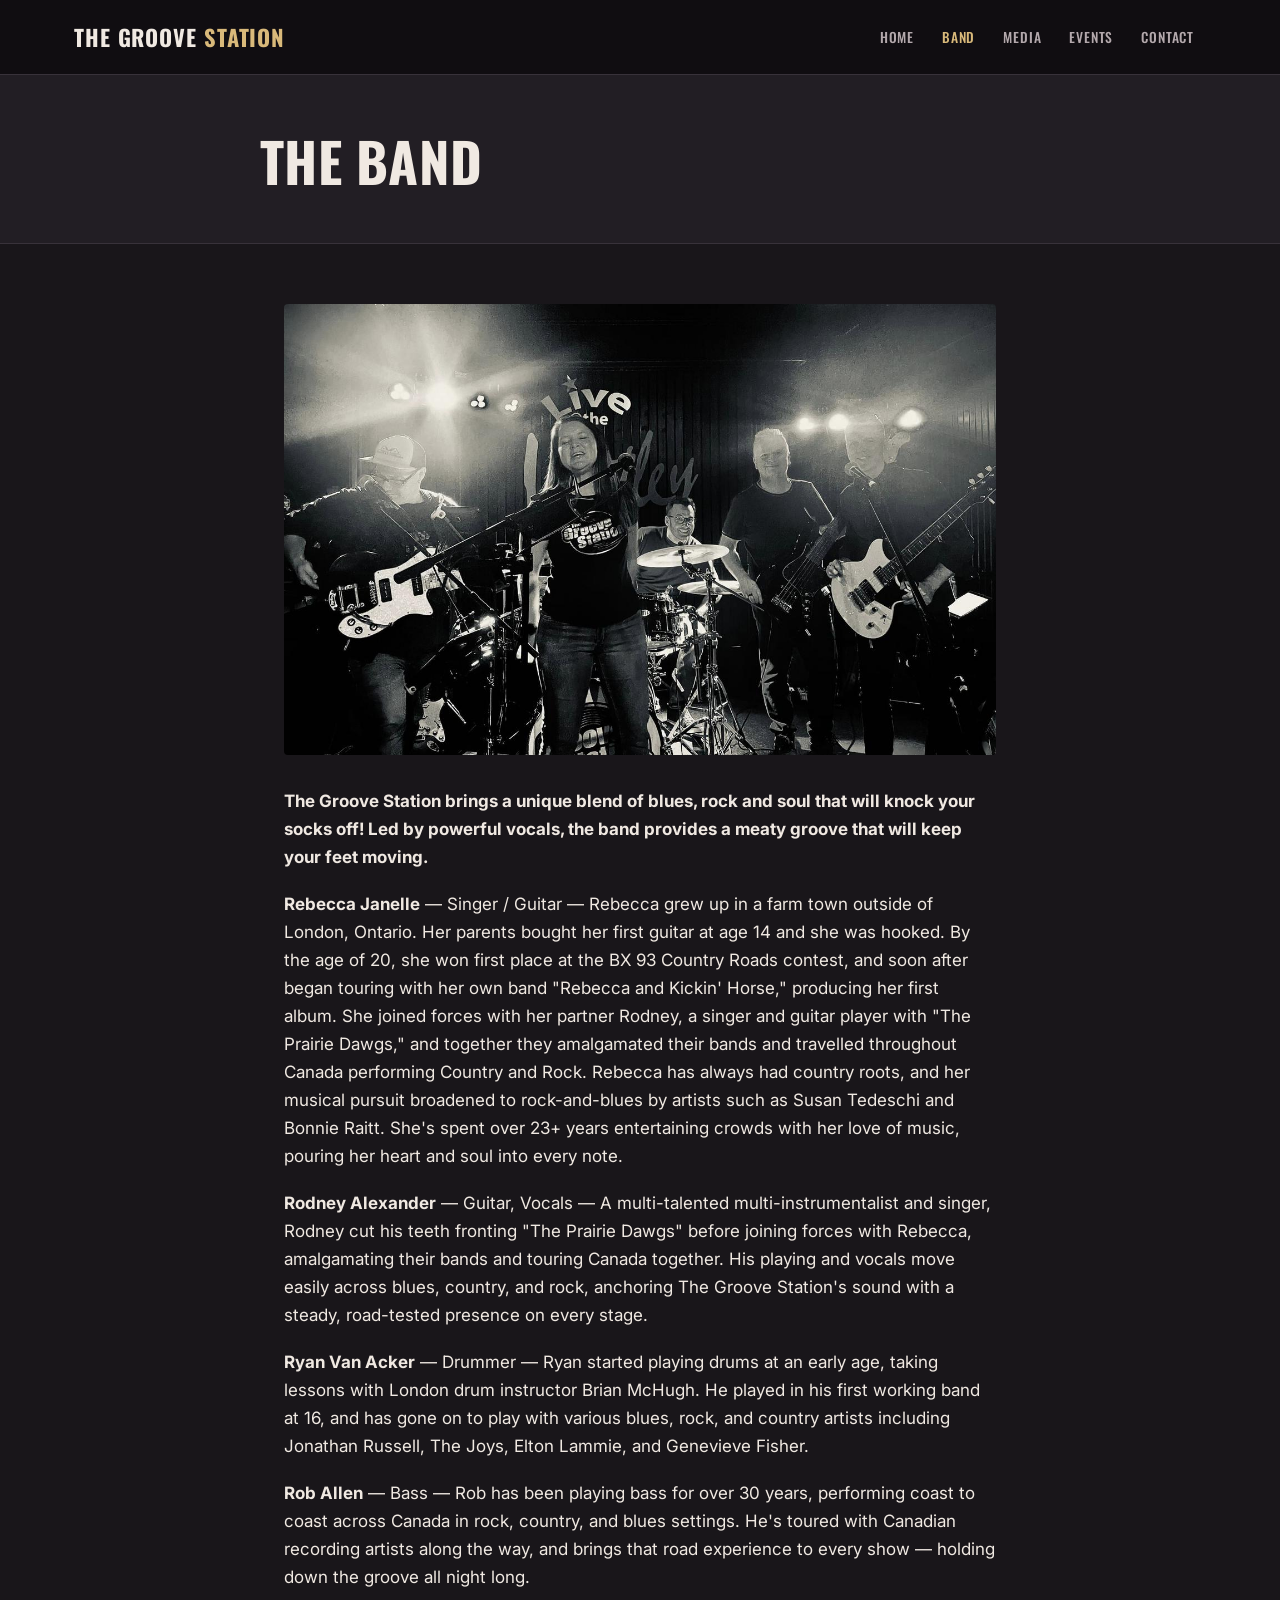
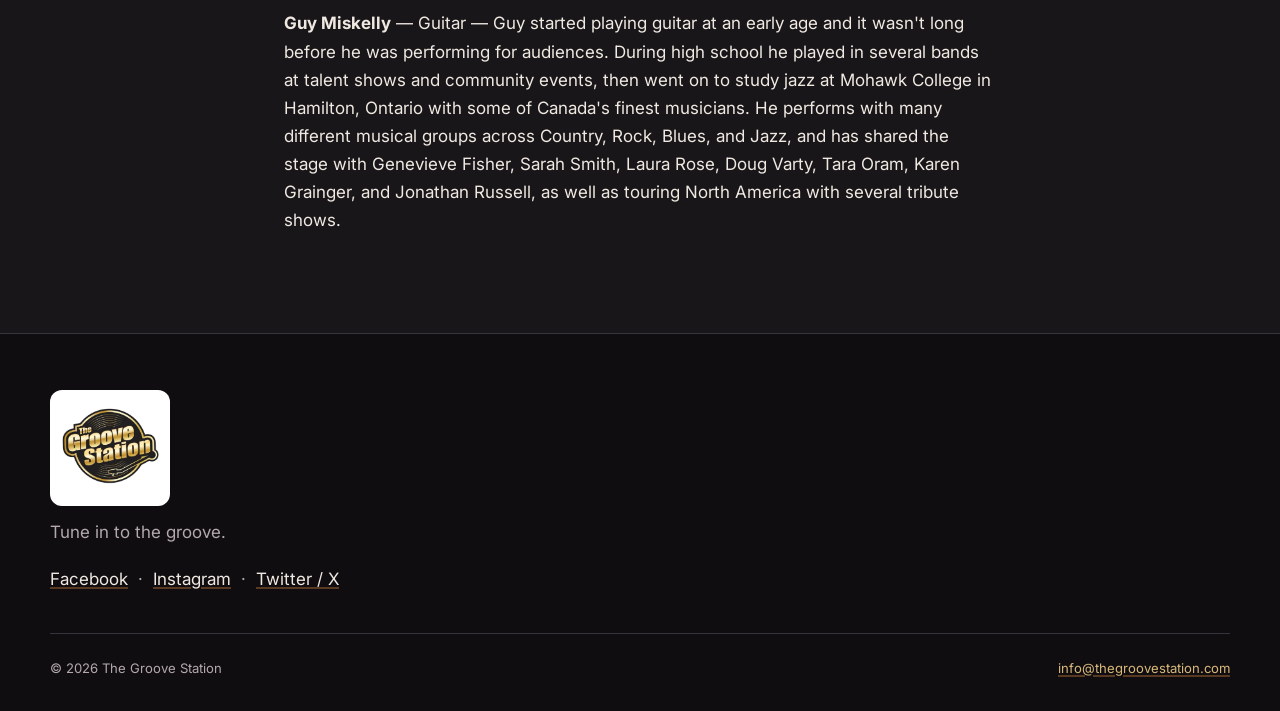
==== band/index.html @ fb5f65aa "Initial site" ====
<!DOCTYPE html>
<html lang="en">
<head>
<meta charset="UTF-8">
<meta name="viewport" content="width=device-width, initial-scale=1.0">
<title>The Band — The Groove Station</title>
<meta name="description" content="Meet The Groove Station.">
<link rel="stylesheet" href="/css/style.css">

</head>
<body>
<a class="skip-link" href="#main">Skip to content</a>
<header class="site-header">
  <div class="site-header__inner">
    <a class="wordmark" href="/">The Groove <span class="accent">Station</span></a>
    <button class="nav-toggle" aria-expanded="false" aria-controls="main-nav" onclick="document.getElementById('main-nav').classList.toggle('is-open'); this.setAttribute('aria-expanded', this.getAttribute('aria-expanded')==='true'?'false':'true');">Menu ☰</button>
    <nav class="main-nav" id="main-nav">
      <a href="/" class="">Home</a>
      <a href="/band/" class="is-active">Band</a>
      <a href="/media/" class="">Media</a>
      <a href="/events/" class="">Events</a>
      <a href="/contact/" class="">Contact</a>
    </nav>
  </div>
</header>
<main id="main">

<div class="page-header">
  <div class="page-header__inner">
    <h1>The Band</h1>
  </div>
</div>
<article class="prose">
  <a href="/images/gs-wort.jpg" data-lightbox><img src="/images/gs-wort.jpg" alt="" style="margin-bottom:32px;cursor:zoom-in;"></a><p><strong>The Groove Station brings a unique blend of blues, rock and soul that will knock your socks off! Led by powerful vocals, the band provides a meaty groove that will keep your feet moving.</strong></p>
<p><strong>Rebecca Janelle</strong> — Singer / Guitar — Rebecca grew up in a farm town outside of London, Ontario. Her parents bought her first guitar at age 14 and she was hooked. By the age of 20, she won first place at the BX 93 Country Roads contest, and soon after began touring with her own band "Rebecca and Kickin' Horse," producing her first album. She joined forces with her partner Rodney, a singer and guitar player with "The Prairie Dawgs," and together they amalgamated their bands and travelled throughout Canada performing Country and Rock. Rebecca has always had country roots, and her musical pursuit broadened to rock-and-blues by artists such as Susan Tedeschi and Bonnie Raitt. She's spent over 23+ years entertaining crowds with her love of music, pouring her heart and soul into every note.</p>
<p><strong>Rodney Alexander</strong> — Guitar, Vocals — A multi-talented multi-instrumentalist and singer, Rodney cut his teeth fronting "The Prairie Dawgs" before joining forces with Rebecca, amalgamating their bands and touring Canada together. His playing and vocals move easily across blues, country, and rock, anchoring The Groove Station's sound with a steady, road-tested presence on every stage.</p>
<p><strong>Ryan Van Acker</strong> — Drummer — Ryan started playing drums at an early age, taking lessons with London drum instructor Brian McHugh. He played in his first working band at 16, and has gone on to play with various blues, rock, and country artists including Jonathan Russell, The Joys, Elton Lammie, and Genevieve Fisher.</p>
<p><strong>Rob Allen</strong> — Bass — Rob has been playing bass for over 30 years, performing coast to coast across Canada in rock, country, and blues settings. He's toured with Canadian recording artists along the way, and brings that road experience to every show — holding down the groove all night long.</p>
<p><strong>Guy Miskelly</strong> — Guitar — Guy started playing guitar at an early age and it wasn't long before he was performing for audiences. During high school he played in several bands at talent shows and community events, then went on to study jazz at Mohawk College in Hamilton, Ontario with some of Canada's finest musicians. He performs with many different musical groups across Country, Rock, Blues, and Jazz, and has shared the stage with Genevieve Fisher, Sarah Smith, Laura Rose, Doug Varty, Tara Oram, Karen Grainger, and Jonathan Russell, as well as touring North America with several tribute shows.</p>
</article>

</main>
<footer class="site-footer">
  <div class="footer__grid">
    <div class="footer__brand">
      <img src="/images/gs-logo-large.jpg" alt="The Groove Station" class="footer__logo">
      <p>Tune in to the groove.</p>
      <p><a href="https://www.facebook.com/profile.php?id=100064150980766">Facebook</a> &nbsp;·&nbsp; <a href="https://www.instagram.com/the_groovestation_ldn/">Instagram</a> &nbsp;·&nbsp; <a href="https://x.com/groovestationca">Twitter / X</a></p>
    </div>
  </div>
  <div class="footer__bottom">
    <span>&copy; 2026 The Groove Station</span>
    <span><a href="mailto:info@thegroovestation.com">info@thegroovestation.com</a></span>
  </div>
</footer>
<div id="lightbox-overlay" class="lightbox-overlay" onclick="closeLightbox()">
  <button class="lightbox-close" onclick="closeLightbox()" aria-label="Close">&times;</button>
  <img id="lightbox-img" src="" alt="">
</div>
<script>
document.addEventListener('click', function(e) {
  var trigger = e.target.closest('[data-lightbox]');
  if (trigger) {
    e.preventDefault();
    var img = trigger.querySelector('img');
    document.getElementById('lightbox-img').src = trigger.getAttribute('href') || img.src;
    document.getElementById('lightbox-overlay').classList.add('is-open');
  }
});
function closeLightbox() {
  document.getElementById('lightbox-overlay').classList.remove('is-open');
}
document.addEventListener('keydown', function(e) {
  if (e.key === 'Escape') closeLightbox();
});
</script>
</body>
</html>
---- css/style.css ----
/* ============================================================
   Doug Varty — design tokens
   Dark, stage-lit, classic blues-rock. Grounded in real high-contrast
   stage photography rather than a generic dark-mode default.
   ============================================================ */

@import url('https://fonts.googleapis.com/css2?family=Oswald:wght@400;500;600;700&family=Inter:ital,wght@0,400;0,500;0,600;1,400&display=swap');

:root {
  --stage:        #19161A;   /* near-black, slight warm-purple cast from real stage photos */
  --stage-deep:   #100D11;
  --stage-raised: #221E24;
  --paper:        #F0E9E2;   /* warm off-white text */
  --muted:        #B3A8AC;
  --amber:        #D9B97A;   /* gold sampled directly from the band's real logo */
  --amber-deep:   #B89358;
  --brick:        #8B1E1E;
  --hairline:     #38323A;
  --white:        #FFFFFF;

  --font-display: 'Oswald', 'Arial Narrow', sans-serif;
  --font-body:    'Inter', -apple-system, sans-serif;

  --max-width: 1180px;
  --radius: 4px;
}

* { box-sizing: border-box; }
html { scroll-behavior: smooth; }

body {
  margin: 0;
  background: var(--stage);
  color: var(--paper);
  font-family: var(--font-body);
  font-size: 17px;
  line-height: 1.65;
  -webkit-font-smoothing: antialiased;
}

img { max-width: 100%; display: block; }

a {
  color: var(--amber);
  text-decoration: underline;
  text-decoration-color: rgba(199, 124, 60, 0.4);
  text-decoration-thickness: 1.5px;
  text-underline-offset: 2px;
}
a:hover { color: #DDA15E; text-decoration-color: currentColor; }

h1, h2, h3, h4 {
  font-family: var(--font-display);
  font-weight: 600;
  text-transform: uppercase;
  letter-spacing: 0.01em;
  line-height: 1.1;
  margin: 0 0 0.5em;
  color: var(--paper);
}
h1 { font-weight: 700; letter-spacing: 0.005em; }

p { margin: 0 0 1.1em; color: var(--paper); }

.container { max-width: var(--max-width); margin: 0 auto; padding: 0 24px; }

.skip-link {
  position: absolute; left: -999px; top: 0;
  background: var(--amber); color: var(--stage); padding: 10px 16px; z-index: 200;
}
.skip-link:focus { left: 12px; top: 12px; }
:focus-visible { outline: 3px solid var(--amber); outline-offset: 2px; }

@media (prefers-reduced-motion: reduce) {
  *, *::before, *::after { animation-duration: 0.001ms !important; transition-duration: 0.001ms !important; }
}

/* ============================================================
   Header / nav
   ============================================================ */

.site-header {
  background: var(--stage-deep);
  border-bottom: 1px solid var(--hairline);
  position: sticky;
  top: 0;
  z-index: 100;
}

.site-header__inner {
  display: flex;
  align-items: center;
  justify-content: space-between;
  padding: 18px 24px;
  max-width: var(--max-width);
  margin: 0 auto;
  gap: 16px;
}

.wordmark {
  font-family: var(--font-display);
  font-weight: 700;
  font-size: 1.4rem;
  text-transform: uppercase;
  letter-spacing: 0.04em;
  color: var(--paper);
  text-decoration: none;
  white-space: nowrap;
}
.wordmark:hover { color: var(--paper); }
.wordmark span.accent { color: var(--amber); }

.main-nav { display: flex; gap: 4px; flex-wrap: wrap; align-items: center; }
.main-nav a {
  font-family: var(--font-display);
  font-weight: 500;
  text-transform: uppercase;
  letter-spacing: 0.06em;
  text-decoration: none;
  color: var(--muted);
  font-size: 0.85rem;
  padding: 8px 12px;
  border-radius: var(--radius);
}
.main-nav a:hover { color: var(--paper); }
.main-nav a.is-active { color: var(--amber); }

.nav-toggle {
  display: none;
  background: none;
  border: 1px solid var(--hairline);
  color: var(--paper);
  border-radius: var(--radius);
  padding: 6px 10px;
  font-size: 1rem;
  cursor: pointer;
}

@media (max-width: 860px) {
  .nav-toggle { display: inline-block; }
  .main-nav { display: none; flex-direction: column; align-items: stretch; width: 100%; padding: 8px 0 4px; }
  .main-nav.is-open { display: flex; }
  .site-header__inner { flex-wrap: wrap; }
}

/* ============================================================
   Hero — spotlight
   ============================================================ */

.hero {
  position: relative;
  min-height: 86vh;
  display: flex;
  align-items: flex-end;
  background: var(--stage-deep);
  overflow: hidden;
  border-bottom: 1px solid var(--hairline);
}

.hero__bg {
  position: absolute;
  inset: 0;
  z-index: 0;
}
.hero__bg img {
  width: 100%; height: 100%; object-fit: cover; object-position: center 20%;
  filter: grayscale(15%) contrast(1.05);
}
.hero__bg::after {
  content: '';
  position: absolute;
  inset: 0;
  background: linear-gradient(180deg, rgba(14,12,9,0.15) 0%, rgba(14,12,9,0.55) 55%, rgba(14,12,9,0.96) 100%);
}

.hero__content {
  position: relative;
  z-index: 1;
  max-width: var(--max-width);
  margin: 0 auto;
  padding: 64px 24px 72px;
  width: 100%;
}

.hero .eyebrow {
  font-family: var(--font-display);
  font-weight: 600;
  text-transform: uppercase;
  letter-spacing: 0.18em;
  font-size: 0.82rem;
  color: var(--amber);
  display: block;
  margin-bottom: 18px;
}

.hero h1 {
  font-size: clamp(3rem, 9vw, 6.5rem);
  margin-bottom: 14px;
  text-shadow: 0 4px 30px rgba(0,0,0,0.6);
}

.hero p.lede {
  font-size: 1.2rem;
  max-width: 560px;
  color: var(--paper);
  margin-bottom: 32px;
}

.hero__cta { display: flex; gap: 14px; flex-wrap: wrap; }

.btn {
  display: inline-block;
  font-family: var(--font-display);
  font-weight: 600;
  text-transform: uppercase;
  letter-spacing: 0.05em;
  font-size: 0.92rem;
  text-decoration: none;
  padding: 14px 28px;
  border-radius: var(--radius);
  border: 1.5px solid var(--amber);
  transition: transform 0.12s ease, background 0.15s ease;
}
.btn:hover { transform: translateY(-2px); }
.btn--primary { background: var(--amber); color: var(--stage); }
.btn--primary:hover { background: #DDA15E; border-color: #DDA15E; }
.btn--ghost { background: transparent; color: var(--paper); border-color: var(--hairline); }
.btn--ghost:hover { border-color: var(--amber); color: var(--amber); }

@media (max-width: 700px) {
  .hero { min-height: 70vh; }
}

/* Video background hero (homepage) */
.hero__bg video {
  width: 100%; height: 100%; object-fit: cover; object-position: center;
}

/* Primary CTA row — book us / facebook, the actual job of the homepage */
.hero__cta--primary .btn { padding: 16px 32px; font-size: 1rem; }
.hero__cta--primary .btn--facebook { background: #1877F2; border-color: #1877F2; color: var(--white); }
.hero__cta--primary .btn--facebook:hover { background: #2d88ff; border-color: #2d88ff; }

/* Quick links row beneath the fold */
.quick-links {
  display: flex; gap: 10px; flex-wrap: wrap; justify-content: center;
  max-width: var(--max-width); margin: 0 auto;
}
.quick-links a {
  font-family: var(--font-display); text-transform: uppercase; letter-spacing: 0.06em;
  font-size: 0.85rem; text-decoration: none; color: var(--muted);
  border: 1px solid var(--hairline); border-radius: var(--radius); padding: 10px 18px;
}
.quick-links a:hover { color: var(--amber); border-color: var(--amber); }

/* Photo strip — easily swappable homepage photo row */
.photo-strip {
  max-width: var(--max-width); margin: 0 auto;
  display: grid; grid-template-columns: repeat(6, 1fr); gap: 10px;
}
@media (max-width: 920px) { .photo-strip { grid-template-columns: repeat(3, 1fr); } }
@media (max-width: 560px) { .photo-strip { grid-template-columns: repeat(2, 1fr); } }
.photo-strip figure { margin: 0; aspect-ratio: 1/1; overflow: hidden; border-radius: var(--radius); background: var(--stage-raised); }
.photo-strip img { width: 100%; height: 100%; object-fit: cover; }

/* Upcoming dates teaser */
.dates-teaser { max-width: var(--max-width); margin: 0 auto; }
.date-row {
  display: flex; justify-content: space-between; align-items: baseline; flex-wrap: wrap; gap: 10px;
  padding: 18px 0; border-bottom: 1px solid var(--hairline);
}
.date-row:first-child { border-top: 1px solid var(--hairline); }
.date-row .date { font-family: var(--font-display); color: var(--amber); font-weight: 600; min-width: 160px; }
.date-row .venue { color: var(--paper); }
.dates-empty { color: var(--muted); text-align: center; padding: 24px 0; }

/* Testimonials */
.testimonial-grid {
  max-width: var(--max-width); margin: 0 auto;
  display: grid; grid-template-columns: repeat(2, 1fr); gap: 28px;
}
@media (max-width: 700px) { .testimonial-grid { grid-template-columns: 1fr; } }
.testimonial {
  background: var(--stage-raised); border: 1px solid var(--hairline); border-radius: var(--radius);
  padding: 28px 30px;
}
.testimonial p { font-size: 1.1rem; font-style: italic; color: var(--paper); margin-bottom: 14px; }
.testimonial .author { font-family: var(--font-display); text-transform: uppercase; letter-spacing: 0.05em; font-size: 0.82rem; color: var(--amber); }

/* ============================================================
   Lightbox photo viewer
   ============================================================ */

.lightbox-overlay {
  position: fixed; inset: 0; background: rgba(10, 8, 11, 0.94);
  display: none; align-items: center; justify-content: center;
  z-index: 1000; padding: 40px; cursor: zoom-out;
}
.lightbox-overlay.is-open { display: flex; }
.lightbox-overlay img {
  max-width: 100%; max-height: 90vh; border-radius: var(--radius);
  box-shadow: 0 20px 60px rgba(0,0,0,0.6); cursor: default;
}
.lightbox-close {
  position: absolute; top: 20px; right: 28px; background: none; border: none;
  color: var(--paper); font-size: 2.4rem; line-height: 1; cursor: pointer; padding: 6px 12px;
}
.lightbox-close:hover { color: var(--amber); }

/* Make gallery items show a zoom-in cursor as an affordance for the lightbox */
.gallery-grid a[data-lightbox] { cursor: zoom-in; }

/* ============================================================
   Video embeds (Media page)
   ============================================================ */

.video-grid {
  max-width: var(--max-width); margin: 0 auto;
  display: grid; grid-template-columns: repeat(3, 1fr); gap: 24px;
}
@media (max-width: 920px) { .video-grid { grid-template-columns: 1fr; } }
.video-embed { position: relative; aspect-ratio: 16/9; border-radius: var(--radius); overflow: hidden; background: var(--stage-deep); border: 1px solid var(--hairline); }
.video-embed iframe { position: absolute; inset: 0; width: 100%; height: 100%; border: 0; }

/* ============================================================
   Section scaffolding
   ============================================================ */

.section { padding: 72px 24px; }
.section--raised { background: var(--stage-raised); border-top: 1px solid var(--hairline); border-bottom: 1px solid var(--hairline); }

.section__header {
  display: flex; justify-content: space-between; align-items: baseline; flex-wrap: wrap; gap: 12px;
  margin-bottom: 36px; max-width: var(--max-width); margin-left: auto; margin-right: auto;
}
.section__header h2 { font-size: 2rem; margin: 0; }
.section__header .see-all {
  font-family: var(--font-display); font-weight: 500; text-transform: uppercase;
  letter-spacing: 0.05em; font-size: 0.85rem; white-space: nowrap;
}

/* ============================================================
   Project "poster" cards
   ============================================================ */

.poster-grid {
  max-width: var(--max-width); margin: 0 auto;
  display: grid; grid-template-columns: repeat(2, 1fr); gap: 28px;
}
@media (max-width: 760px) { .poster-grid { grid-template-columns: 1fr; } }

.poster-card {
  position: relative;
  background: var(--stage-raised);
  border: 1px solid var(--hairline);
  border-radius: var(--radius);
  overflow: hidden;
  text-decoration: none;
  display: block;
  transition: transform 0.18s ease, border-color 0.18s ease;
}
.poster-card:hover { transform: translateY(-5px); border-color: var(--amber); }

.poster-card__img { aspect-ratio: 4/3; overflow: hidden; background: var(--stage-deep); }
.poster-card__img img { width: 100%; height: 100%; object-fit: cover; }

.poster-card__body { padding: 22px 24px 26px; }
.poster-card__tagline {
  font-family: var(--font-display); font-weight: 500; text-transform: uppercase;
  letter-spacing: 0.08em; font-size: 0.78rem; color: var(--amber); display: block; margin-bottom: 8px;
}
.poster-card__title { font-size: 1.5rem; margin-bottom: 10px; }
.poster-card__blurb { font-size: 0.94rem; color: var(--muted); margin: 0; }

/* ============================================================
   Card grid (bandmates, gallery thumbnails)
   ============================================================ */

.card-grid {
  max-width: var(--max-width); margin: 0 auto;
  display: grid; grid-template-columns: repeat(3, 1fr); gap: 26px;
}
@media (max-width: 920px) { .card-grid { grid-template-columns: repeat(2, 1fr); } }
@media (max-width: 600px) { .card-grid { grid-template-columns: 1fr; } }

.card {
  background: var(--stage-raised);
  border: 1px solid var(--hairline);
  border-radius: var(--radius);
  overflow: hidden;
  text-decoration: none;
  color: var(--paper);
  display: block;
  transition: transform 0.15s ease, border-color 0.15s ease;
}
.card:hover { transform: translateY(-4px); border-color: var(--amber); }
.card__img { aspect-ratio: 1/1; overflow: hidden; background: var(--stage-deep); }
.card__img img { width: 100%; height: 100%; object-fit: cover; }
.card__body { padding: 18px 20px 22px; }
.card__title { font-size: 1.15rem; margin-bottom: 4px; }
.card__role { font-size: 0.85rem; color: var(--muted); font-style: italic; }

/* ============================================================
   Gallery
   ============================================================ */

.gallery-grid {
  max-width: var(--max-width); margin: 0 auto;
  display: grid; grid-template-columns: repeat(4, 1fr); gap: 14px;
}
@media (max-width: 920px) { .gallery-grid { grid-template-columns: repeat(3, 1fr); } }
@media (max-width: 620px) { .gallery-grid { grid-template-columns: repeat(2, 1fr); } }
.gallery-grid figure { margin: 0; aspect-ratio: 1/1; overflow: hidden; border-radius: var(--radius); background: var(--stage-raised); }
.gallery-grid img { width: 100%; height: 100%; object-fit: cover; transition: transform 0.25s ease; }
.gallery-grid a:hover img { transform: scale(1.05); }

/* ============================================================
   Footer
   ============================================================ */

.site-footer { background: var(--stage-deep); padding: 56px 24px 32px; border-top: 1px solid var(--hairline); }
.footer__grid { max-width: var(--max-width); margin: 0 auto; }
.footer__brand p { color: var(--muted); max-width: 420px; margin-top: 12px; }
.footer__brand a { color: var(--paper); }
.footer__logo { width: 120px; height: auto; border-radius: 12px; background: var(--white); padding: 6px; margin-bottom: 4px; }
.footer__bottom {
  max-width: var(--max-width); margin: 40px auto 0; padding-top: 24px;
  border-top: 1px solid var(--hairline); font-size: 0.82rem; color: var(--muted);
  display: flex; justify-content: space-between; flex-wrap: wrap; gap: 8px;
}

/* ============================================================
   Page content (project / page template)
   ============================================================ */

.page-header { background: var(--stage-raised); border-bottom: 1px solid var(--hairline); padding: 56px 24px 44px; }
.page-header__inner { max-width: 760px; margin: 0 auto; }
.page-header .eyebrow {
  font-family: var(--font-display); font-weight: 600; text-transform: uppercase;
  letter-spacing: 0.14em; font-size: 0.8rem; color: var(--amber); display: block; margin-bottom: 10px;
}
.page-header h1 { font-size: clamp(2.2rem, 5vw, 3.4rem); margin-bottom: 8px; }
.page-header .meta { color: var(--muted); font-size: 0.95rem; }

.prose { max-width: 760px; margin: 0 auto; padding: 52px 24px 80px; }
.prose img { border-radius: var(--radius); margin: 8px auto 24px; max-height: 540px; width: auto; max-width: 100%; object-fit: contain; }
.prose figure { margin: 8px 0 28px; }
.prose figcaption { font-size: 0.85rem; color: var(--muted); margin-top: 8px; text-align: center; font-style: italic; }
.prose h2 { margin-top: 1.6em; font-size: 1.5rem; }
.prose h3, .prose h4, .prose h5 { margin-top: 1.4em; font-size: 1.15rem; text-transform: none; letter-spacing: 0; font-family: var(--font-body); font-weight: 700; color: var(--amber); }
.prose ul, .prose ol { padding-left: 1.3em; margin-bottom: 1.1em; }
.prose li { margin-bottom: 0.4em; }
.prose audio { width: 100%; margin: 4px 0 22px; filter: invert(0.9) hue-rotate(180deg); border-radius: var(--radius); }
.prose table { width: 100%; border-collapse: collapse; margin: 1.5em 0; font-size: 0.95rem; }
.prose th, .prose td { border: 1px solid var(--hairline); padding: 10px 14px; text-align: left; }
.prose th { font-family: var(--font-display); text-transform: uppercase; font-size: 0.8rem; letter-spacing: 0.04em; color: var(--amber); }
.prose hr { border: none; border-top: 1px solid var(--hairline); margin: 2.5em 0; }

.empty-note { background: var(--stage-raised); border: 1px dashed var(--hairline); border-radius: var(--radius); padding: 20px; color: var(--muted); font-size: 0.95rem; }

.member-links { display: flex; gap: 12px; flex-wrap: wrap; margin: 28px 0; }
.member-links a {
  font-family: var(--font-display); text-transform: uppercase; letter-spacing: 0.05em; font-size: 0.85rem;
  border: 1px solid var(--hairline); border-radius: var(--radius); padding: 8px 16px; text-decoration: none; color: var(--paper);
}
.member-links a:hover { border-color: var(--amber); color: var(--amber); }
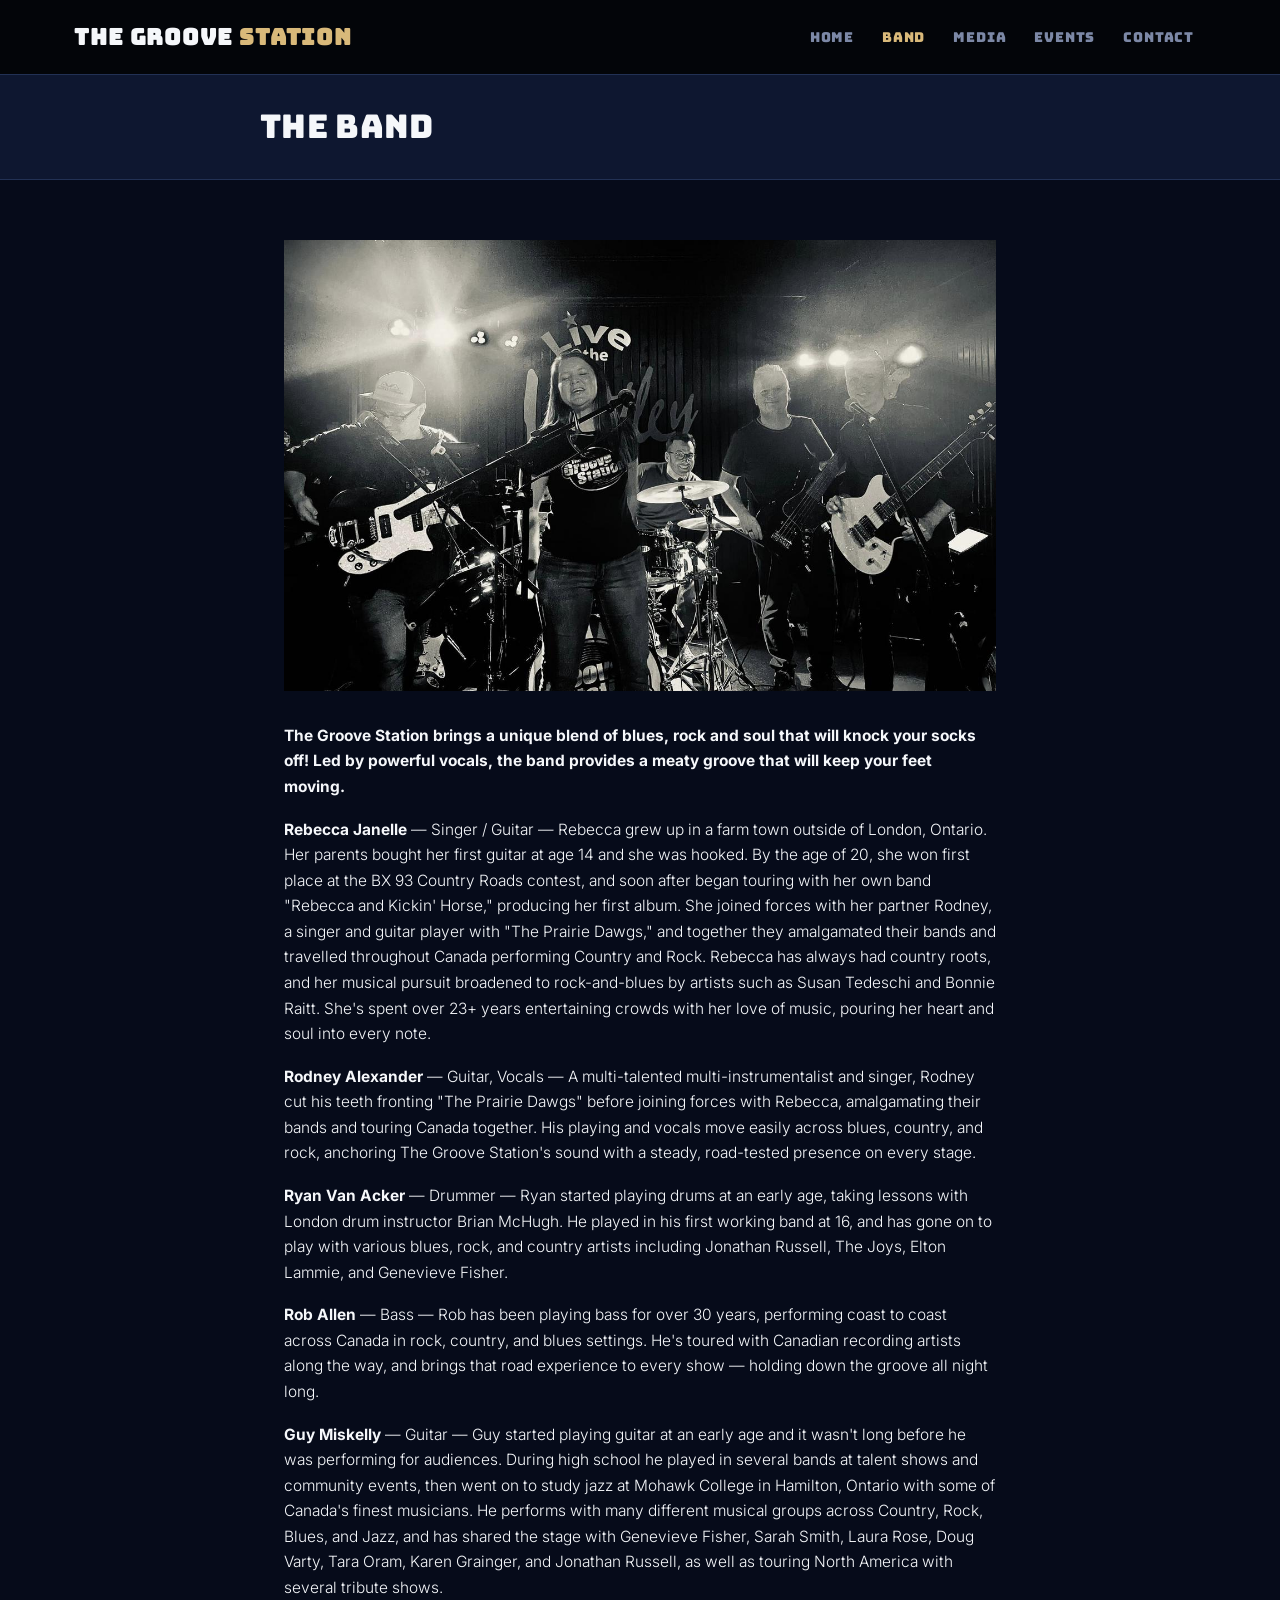
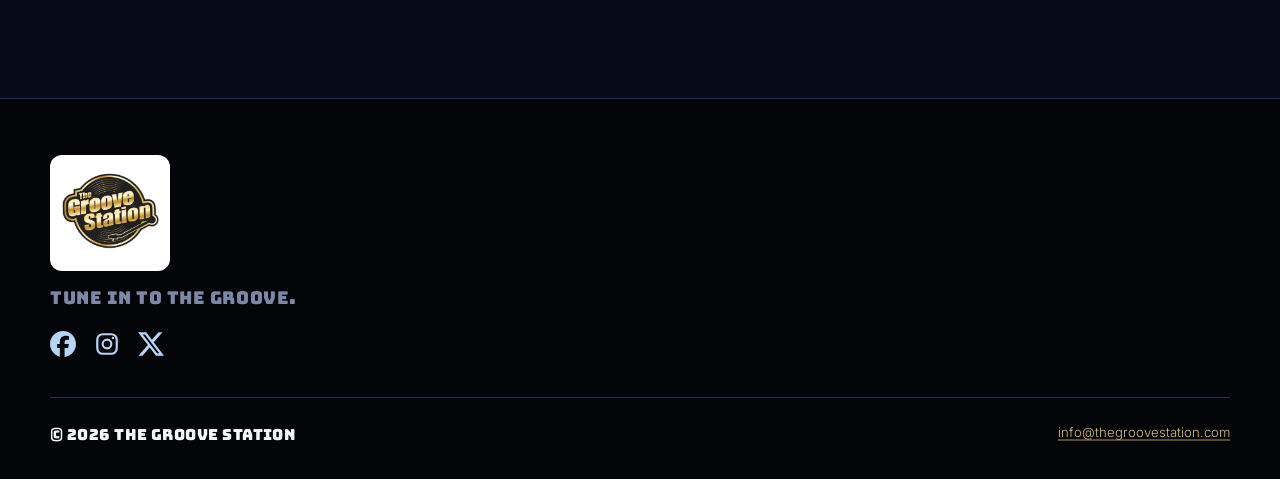
==== commit 5f4c8678: "Add shows listings from shows.txt, social icons, and compact page headers Upcoming shows on the home" ====
--- a/band/index.html
+++ b/band/index.html
@@ -45,7 +45,7 @@
     <div class="footer__brand">
       <img src="/images/gs-logo-large.jpg" alt="The Groove Station" class="footer__logo">
       <p>Tune in to the groove.</p>
-      <p><a href="https://www.facebook.com/profile.php?id=100064150980766">Facebook</a> &nbsp;·&nbsp; <a href="https://www.instagram.com/the_groovestation_ldn/">Instagram</a> &nbsp;·&nbsp; <a href="https://x.com/groovestationca">Twitter / X</a></p>
+      <div class="social-links"><a class="social-link social-link--facebook" href="https://www.facebook.com/profile.php?id=100064150980766" aria-label="Facebook"></a><a class="social-link social-link--instagram" href="https://www.instagram.com/the_groovestation_ldn/" aria-label="Instagram"></a><a class="social-link social-link--x" href="https://x.com/groovestationca" aria-label="X (Twitter)"></a></div>
     </div>
   </div>
   <div class="footer__bottom">
--- a/css/style.css
+++ b/css/style.css
@@ -1,28 +1,76 @@
 /* ============================================================
-   Doug Varty — design tokens
-   Dark, stage-lit, classic blues-rock. Grounded in real high-contrast
-   stage photography rather than a generic dark-mode default.
-   ============================================================ */
-
-@import url('https://fonts.googleapis.com/css2?family=Oswald:wght@400;500;600;700&family=Inter:ital,wght@0,400;0,500;0,600;1,400&display=swap');
+   The Groove Station — design tokens
+   Big Bold Editorial: oversized poster type, serif/grotesk pairing,
+   thick rules, duotone photography, square corners, invert-on-hover
+   cards. Gold on near-black, matching the band's real logo.
+   ============================================================ */
+
+@import url('https://fonts.googleapis.com/css2?family=Bungee&family=Fraunces:ital,wght@1,500&family=Inter:ital,wght@0,300;0,400;0,500;0,600;1,400&display=swap');
 
 :root {
-  --stage:        #19161A;   /* near-black, slight warm-purple cast from real stage photos */
-  --stage-deep:   #100D11;
-  --stage-raised: #221E24;
-  --paper:        #F0E9E2;   /* warm off-white text */
-  --muted:        #B3A8AC;
-  --amber:        #D9B97A;   /* gold sampled directly from the band's real logo */
-  --amber-deep:   #B89358;
+  --stage:        #060B1A;   /* near-black blue */
+  --stage-deep:   #030509;
+  --stage-raised: #0E1730;
+  --paper:        #F5F7FA;
+  --muted:        #7C88A6;
+  --accent:        #D9B97A;   /* gold, sampled from the band's real logo */
+  --accent-deep:   #B89358;
   --brick:        #8B1E1E;
-  --hairline:     #38323A;
+  --hairline:     #223154;
   --white:        #FFFFFF;
 
-  --font-display: 'Oswald', 'Arial Narrow', sans-serif;
+  /* Display face inspired by the band's own logo lettering: bold and blocky, straight edges rather than cartoon curves */
+  --font-display: 'Bungee', 'Arial Black', sans-serif;
+  --font-serif:   'Fraunces', Georgia, serif;
   --font-body:    'Inter', -apple-system, sans-serif;
 
   --max-width: 1180px;
-  --radius: 4px;
+  --radius: 0px;
+}
+
+/* Editorial eyebrows/taglines switch to italic serif for contrast against the black display face */
+.eyebrow, .page-header .eyebrow, .poster-card__tagline {
+  font-family: var(--font-serif) !important;
+  font-style: italic;
+  font-weight: 500 !important;
+  text-transform: none !important;
+  letter-spacing: 0 !important;
+  font-size: 1.1rem !important;
+}
+
+/* Thick rules instead of hairlines on section headers */
+.section__header {
+  border-bottom: 4px solid var(--accent);
+  padding-bottom: 20px;
+}
+
+/* Duotone poster photography */
+.hero__bg, .card__img, .poster-card__img, .photo-strip figure, .gallery-grid figure {
+  position: relative;
+}
+.hero__bg::before, .card__img::before, .poster-card__img::before,
+.photo-strip figure::before, .gallery-grid figure::before {
+  content: '';
+  position: absolute; inset: 0;
+  background: var(--accent);
+  mix-blend-mode: multiply;
+  opacity: 0.35;
+  z-index: 1;
+  pointer-events: none;
+}
+.card__img img, .poster-card__img img, .photo-strip img, .gallery-grid img {
+  filter: grayscale(100%) contrast(1.15) brightness(1.1);
+}
+
+/* Stamp-invert hover on cards */
+.card:hover, .poster-card:hover {
+  background: var(--accent);
+  border-color: var(--accent);
+}
+.card:hover .card__title, .card:hover .card__role,
+.poster-card:hover .poster-card__title, .poster-card:hover .poster-card__blurb,
+.poster-card:hover .poster-card__tagline {
+  color: var(--stage) !important;
 }
 
 * { box-sizing: border-box; }
@@ -33,7 +81,8 @@
   background: var(--stage);
   color: var(--paper);
   font-family: var(--font-body);
-  font-size: 17px;
+  font-weight: 300;
+  font-size: 15.5px;
   line-height: 1.65;
   -webkit-font-smoothing: antialiased;
 }
@@ -41,24 +90,23 @@
 img { max-width: 100%; display: block; }
 
 a {
-  color: var(--amber);
+  color: var(--accent);
   text-decoration: underline;
-  text-decoration-color: rgba(199, 124, 60, 0.4);
+  text-decoration-color: rgba(217, 185, 122, 0.4);
   text-decoration-thickness: 1.5px;
   text-underline-offset: 2px;
 }
-a:hover { color: #DDA15E; text-decoration-color: currentColor; }
+a:hover { color: #E8CB96; text-decoration-color: currentColor; }
 
 h1, h2, h3, h4 {
   font-family: var(--font-display);
-  font-weight: 600;
+  font-weight: 400;
   text-transform: uppercase;
   letter-spacing: 0.01em;
   line-height: 1.1;
   margin: 0 0 0.5em;
   color: var(--paper);
 }
-h1 { font-weight: 700; letter-spacing: 0.005em; }
 
 p { margin: 0 0 1.1em; color: var(--paper); }
 
@@ -66,10 +114,10 @@
 
 .skip-link {
   position: absolute; left: -999px; top: 0;
-  background: var(--amber); color: var(--stage); padding: 10px 16px; z-index: 200;
+  background: var(--accent); color: var(--stage); padding: 10px 16px; z-index: 200;
 }
 .skip-link:focus { left: 12px; top: 12px; }
-:focus-visible { outline: 3px solid var(--amber); outline-offset: 2px; }
+:focus-visible { outline: 3px solid var(--accent); outline-offset: 2px; }
 
 @media (prefers-reduced-motion: reduce) {
   *, *::before, *::after { animation-duration: 0.001ms !important; transition-duration: 0.001ms !important; }
@@ -108,7 +156,7 @@
   white-space: nowrap;
 }
 .wordmark:hover { color: var(--paper); }
-.wordmark span.accent { color: var(--amber); }
+.wordmark span.accent { color: var(--accent); }
 
 .main-nav { display: flex; gap: 4px; flex-wrap: wrap; align-items: center; }
 .main-nav a {
@@ -123,7 +171,7 @@
   border-radius: var(--radius);
 }
 .main-nav a:hover { color: var(--paper); }
-.main-nav a.is-active { color: var(--amber); }
+.main-nav a.is-active { color: var(--accent); }
 
 .nav-toggle {
   display: none;
@@ -164,13 +212,14 @@
 }
 .hero__bg img {
   width: 100%; height: 100%; object-fit: cover; object-position: center 20%;
-  filter: grayscale(15%) contrast(1.05);
+  filter: grayscale(100%) contrast(1.15) brightness(1.05);
 }
 .hero__bg::after {
   content: '';
   position: absolute;
   inset: 0;
-  background: linear-gradient(180deg, rgba(14,12,9,0.15) 0%, rgba(14,12,9,0.55) 55%, rgba(14,12,9,0.96) 100%);
+  z-index: 2;
+  background: linear-gradient(180deg, rgba(3,5,9,0.2) 0%, rgba(3,5,9,0.6) 55%, rgba(3,5,9,0.97) 100%);
 }
 
 .hero__content {
@@ -188,13 +237,13 @@
   text-transform: uppercase;
   letter-spacing: 0.18em;
   font-size: 0.82rem;
-  color: var(--amber);
+  color: var(--accent);
   display: block;
   margin-bottom: 18px;
 }
 
 .hero h1 {
-  font-size: clamp(3rem, 9vw, 6.5rem);
+  font-size: clamp(2.6rem, 8vw, 5.6rem);
   margin-bottom: 14px;
   text-shadow: 0 4px 30px rgba(0,0,0,0.6);
 }
@@ -218,14 +267,14 @@
   text-decoration: none;
   padding: 14px 28px;
   border-radius: var(--radius);
-  border: 1.5px solid var(--amber);
+  border: 1.5px solid var(--accent);
   transition: transform 0.12s ease, background 0.15s ease;
 }
 .btn:hover { transform: translateY(-2px); }
-.btn--primary { background: var(--amber); color: var(--stage); }
-.btn--primary:hover { background: #DDA15E; border-color: #DDA15E; }
+.btn--primary { background: var(--accent); color: var(--stage); }
+.btn--primary:hover { background: #E8CB96; border-color: #E8CB96; }
 .btn--ghost { background: transparent; color: var(--paper); border-color: var(--hairline); }
-.btn--ghost:hover { border-color: var(--amber); color: var(--amber); }
+.btn--ghost:hover { border-color: var(--accent); color: var(--accent); }
 
 @media (max-width: 700px) {
   .hero { min-height: 70vh; }
@@ -251,7 +300,7 @@
   font-size: 0.85rem; text-decoration: none; color: var(--muted);
   border: 1px solid var(--hairline); border-radius: var(--radius); padding: 10px 18px;
 }
-.quick-links a:hover { color: var(--amber); border-color: var(--amber); }
+.quick-links a:hover { color: var(--accent); border-color: var(--accent); }
 
 /* Photo strip — easily swappable homepage photo row */
 .photo-strip {
@@ -264,15 +313,24 @@
 .photo-strip img { width: 100%; height: 100%; object-fit: cover; }
 
 /* Upcoming dates teaser */
-.dates-teaser { max-width: var(--max-width); margin: 0 auto; }
+.dates-teaser { max-width: 680px; margin: 0 auto; }
+.section__header.section__header--narrow { max-width: 680px; }
 .date-row {
   display: flex; justify-content: space-between; align-items: baseline; flex-wrap: wrap; gap: 10px;
   padding: 18px 0; border-bottom: 1px solid var(--hairline);
 }
 .date-row:first-child { border-top: 1px solid var(--hairline); }
-.date-row .date { font-family: var(--font-display); color: var(--amber); font-weight: 600; min-width: 160px; }
+.date-row { align-items: center; }
+.date-row .date { display: flex; flex-direction: column; gap: 2px; color: var(--accent); min-width: 170px; }
+.date-row .date__day { font-family: var(--font-body); font-weight: 600; font-size: 0.75rem; letter-spacing: 0.14em; text-transform: uppercase; color: var(--muted); }
+.date-row .date__full { font-family: var(--font-display); font-size: 1.15rem; line-height: 1.2; }
 .date-row .venue { color: var(--paper); }
 .dates-empty { color: var(--muted); text-align: center; padding: 24px 0; }
+.date-row--past .date { color: var(--muted); }
+.date-row--past .venue { color: var(--muted); font-size: 0.75em; }
+.date-row--past .date__full { font-size: 0.86rem; }
+.date-row--past .date__day { display: none; }
+.date-row--past .date { min-width: 130px; }
 
 /* Testimonials */
 .testimonial-grid {
@@ -285,14 +343,14 @@
   padding: 28px 30px;
 }
 .testimonial p { font-size: 1.1rem; font-style: italic; color: var(--paper); margin-bottom: 14px; }
-.testimonial .author { font-family: var(--font-display); text-transform: uppercase; letter-spacing: 0.05em; font-size: 0.82rem; color: var(--amber); }
+.testimonial .author { font-family: var(--font-display); text-transform: uppercase; letter-spacing: 0.05em; font-size: 0.82rem; color: var(--accent); }
 
 /* ============================================================
    Lightbox photo viewer
    ============================================================ */
 
 .lightbox-overlay {
-  position: fixed; inset: 0; background: rgba(10, 8, 11, 0.94);
+  position: fixed; inset: 0; background: rgba(3, 5, 9, 0.94);
   display: none; align-items: center; justify-content: center;
   z-index: 1000; padding: 40px; cursor: zoom-out;
 }
@@ -305,7 +363,7 @@
   position: absolute; top: 20px; right: 28px; background: none; border: none;
   color: var(--paper); font-size: 2.4rem; line-height: 1; cursor: pointer; padding: 6px 12px;
 }
-.lightbox-close:hover { color: var(--amber); }
+.lightbox-close:hover { color: var(--accent); }
 
 /* Make gallery items show a zoom-in cursor as an affordance for the lightbox */
 .gallery-grid a[data-lightbox] { cursor: zoom-in; }
@@ -334,6 +392,9 @@
   margin-bottom: 36px; max-width: var(--max-width); margin-left: auto; margin-right: auto;
 }
 .section__header h2 { font-size: 2rem; margin: 0; }
+.section__header--sub { border-bottom-width: 2px; }
+.section__header--sub h2 { font-size: 1rem; }
+.section[hidden] { display: none; }
 .section__header .see-all {
   font-family: var(--font-display); font-weight: 500; text-transform: uppercase;
   letter-spacing: 0.05em; font-size: 0.85rem; white-space: nowrap;
@@ -352,14 +413,14 @@
 .poster-card {
   position: relative;
   background: var(--stage-raised);
-  border: 1px solid var(--hairline);
+  border: 2px solid var(--hairline);
   border-radius: var(--radius);
   overflow: hidden;
   text-decoration: none;
   display: block;
-  transition: transform 0.18s ease, border-color 0.18s ease;
-}
-.poster-card:hover { transform: translateY(-5px); border-color: var(--amber); }
+  transition: transform 0.18s ease, border-color 0.18s ease, background 0.18s ease;
+}
+.poster-card:hover { transform: translateY(-5px); border-color: var(--accent); }
 
 .poster-card__img { aspect-ratio: 4/3; overflow: hidden; background: var(--stage-deep); }
 .poster-card__img img { width: 100%; height: 100%; object-fit: cover; }
@@ -367,7 +428,7 @@
 .poster-card__body { padding: 22px 24px 26px; }
 .poster-card__tagline {
   font-family: var(--font-display); font-weight: 500; text-transform: uppercase;
-  letter-spacing: 0.08em; font-size: 0.78rem; color: var(--amber); display: block; margin-bottom: 8px;
+  letter-spacing: 0.08em; font-size: 0.78rem; color: var(--accent); display: block; margin-bottom: 8px;
 }
 .poster-card__title { font-size: 1.5rem; margin-bottom: 10px; }
 .poster-card__blurb { font-size: 0.94rem; color: var(--muted); margin: 0; }
@@ -385,15 +446,15 @@
 
 .card {
   background: var(--stage-raised);
-  border: 1px solid var(--hairline);
+  border: 2px solid var(--hairline);
   border-radius: var(--radius);
   overflow: hidden;
   text-decoration: none;
   color: var(--paper);
   display: block;
-  transition: transform 0.15s ease, border-color 0.15s ease;
-}
-.card:hover { transform: translateY(-4px); border-color: var(--amber); }
+  transition: transform 0.15s ease, border-color 0.15s ease, background 0.15s ease;
+}
+.card:hover { transform: translateY(-4px); border-color: var(--accent); }
 .card__img { aspect-ratio: 1/1; overflow: hidden; background: var(--stage-deep); }
 .card__img img { width: 100%; height: 100%; object-fit: cover; }
 .card__body { padding: 18px 20px 22px; }
@@ -420,7 +481,10 @@
 
 .site-footer { background: var(--stage-deep); padding: 56px 24px 32px; border-top: 1px solid var(--hairline); }
 .footer__grid { max-width: var(--max-width); margin: 0 auto; }
-.footer__brand p { color: var(--muted); max-width: 420px; margin-top: 12px; }
+.footer__brand p {
+  font-family: var(--font-display); font-weight: 400; text-transform: uppercase;
+  letter-spacing: 0.03em; font-size: 1.1rem; color: var(--muted); max-width: 420px; margin-top: 12px;
+}
 .footer__brand a { color: var(--paper); }
 .footer__logo { width: 120px; height: auto; border-radius: 12px; background: var(--white); padding: 6px; margin-bottom: 4px; }
 .footer__bottom {
@@ -428,18 +492,19 @@
   border-top: 1px solid var(--hairline); font-size: 0.82rem; color: var(--muted);
   display: flex; justify-content: space-between; flex-wrap: wrap; gap: 8px;
 }
+.footer__bottom span:first-child { font-family: var(--font-display); font-weight: 400; letter-spacing: 0.03em; font-size: 0.95rem; color: var(--paper); }
 
 /* ============================================================
    Page content (project / page template)
    ============================================================ */
 
-.page-header { background: var(--stage-raised); border-bottom: 1px solid var(--hairline); padding: 56px 24px 44px; }
+.page-header { background: var(--stage-raised); border-bottom: 1px solid var(--hairline); padding: 34px 24px 26px; }
 .page-header__inner { max-width: 760px; margin: 0 auto; }
 .page-header .eyebrow {
   font-family: var(--font-display); font-weight: 600; text-transform: uppercase;
-  letter-spacing: 0.14em; font-size: 0.8rem; color: var(--amber); display: block; margin-bottom: 10px;
-}
-.page-header h1 { font-size: clamp(2.2rem, 5vw, 3.4rem); margin-bottom: 8px; }
+  letter-spacing: 0.14em; font-size: 0.8rem; color: var(--accent); display: block; margin-bottom: 10px;
+}
+.page-header h1 { font-size: clamp(1.32rem, 3vw, 2.04rem); margin-bottom: 8px; }
 .page-header .meta { color: var(--muted); font-size: 0.95rem; }
 
 .prose { max-width: 760px; margin: 0 auto; padding: 52px 24px 80px; }
@@ -447,13 +512,13 @@
 .prose figure { margin: 8px 0 28px; }
 .prose figcaption { font-size: 0.85rem; color: var(--muted); margin-top: 8px; text-align: center; font-style: italic; }
 .prose h2 { margin-top: 1.6em; font-size: 1.5rem; }
-.prose h3, .prose h4, .prose h5 { margin-top: 1.4em; font-size: 1.15rem; text-transform: none; letter-spacing: 0; font-family: var(--font-body); font-weight: 700; color: var(--amber); }
+.prose h3, .prose h4, .prose h5 { margin-top: 1.4em; font-size: 1.15rem; text-transform: none; letter-spacing: 0; font-family: var(--font-body); font-weight: 700; color: var(--accent); }
 .prose ul, .prose ol { padding-left: 1.3em; margin-bottom: 1.1em; }
 .prose li { margin-bottom: 0.4em; }
 .prose audio { width: 100%; margin: 4px 0 22px; filter: invert(0.9) hue-rotate(180deg); border-radius: var(--radius); }
 .prose table { width: 100%; border-collapse: collapse; margin: 1.5em 0; font-size: 0.95rem; }
 .prose th, .prose td { border: 1px solid var(--hairline); padding: 10px 14px; text-align: left; }
-.prose th { font-family: var(--font-display); text-transform: uppercase; font-size: 0.8rem; letter-spacing: 0.04em; color: var(--amber); }
+.prose th { font-family: var(--font-display); text-transform: uppercase; font-size: 0.8rem; letter-spacing: 0.04em; color: var(--accent); }
 .prose hr { border: none; border-top: 1px solid var(--hairline); margin: 2.5em 0; }
 
 .empty-note { background: var(--stage-raised); border: 1px dashed var(--hairline); border-radius: var(--radius); padding: 20px; color: var(--muted); font-size: 0.95rem; }
@@ -463,4 +528,21 @@
   font-family: var(--font-display); text-transform: uppercase; letter-spacing: 0.05em; font-size: 0.85rem;
   border: 1px solid var(--hairline); border-radius: var(--radius); padding: 8px 16px; text-decoration: none; color: var(--paper);
 }
-.member-links a:hover { border-color: var(--amber); color: var(--amber); }
+.member-links a:hover { border-color: var(--accent); color: var(--accent); }
+
+/* ============================================================
+   Social icons (footer + contact page)
+   ============================================================ */
+
+.social-links { display: flex; gap: 18px; margin: 14px 0 0; }
+.social-link {
+  display: block; width: 26px; height: 26px;
+  background-color: #B8D4F5;
+  -webkit-mask: var(--icon) center / contain no-repeat;
+  mask: var(--icon) center / contain no-repeat;
+  transition: background-color 0.15s ease, transform 0.12s ease;
+}
+.social-link:hover { background-color: #DCEBFF; transform: translateY(-2px); }
+.social-link--facebook  { --icon: url('/images/icons/facebook.svg'); }
+.social-link--instagram { --icon: url('/images/icons/instagram.svg'); }
+.social-link--x         { --icon: url('/images/icons/x.svg'); }
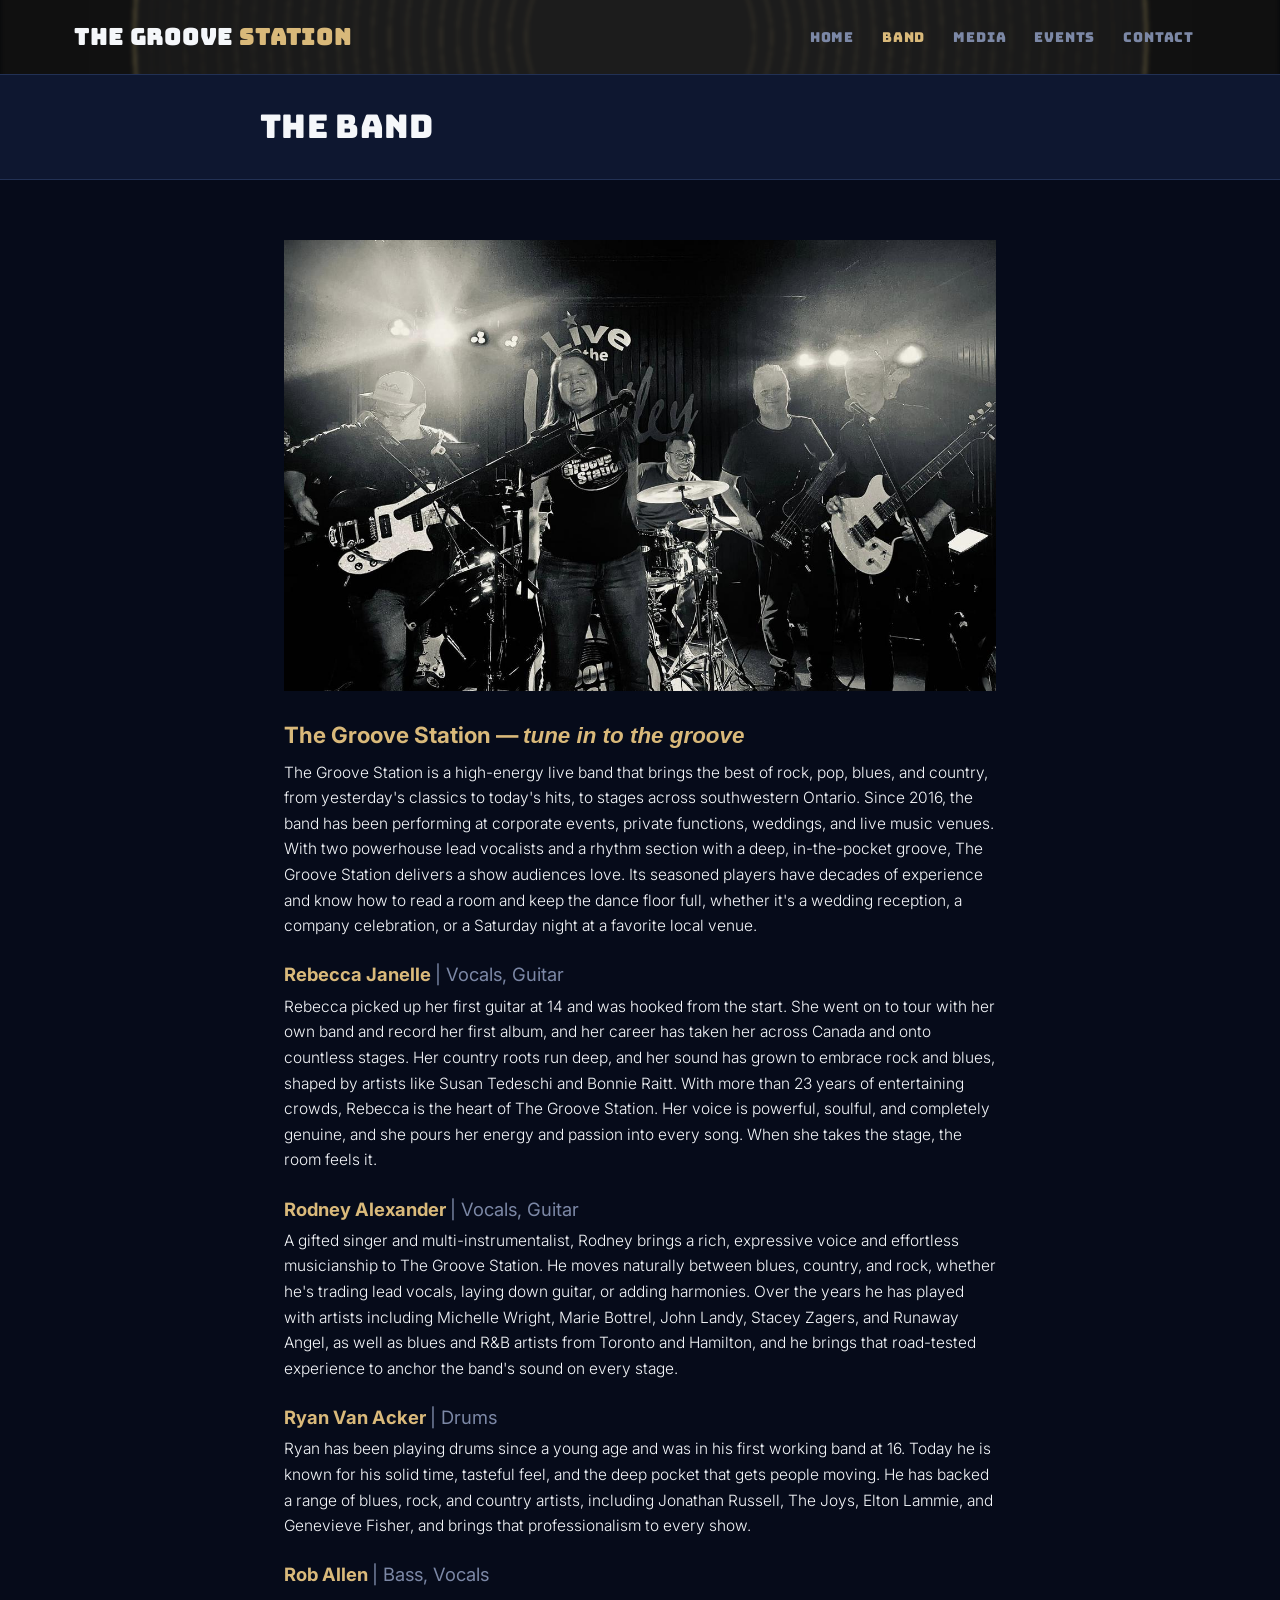
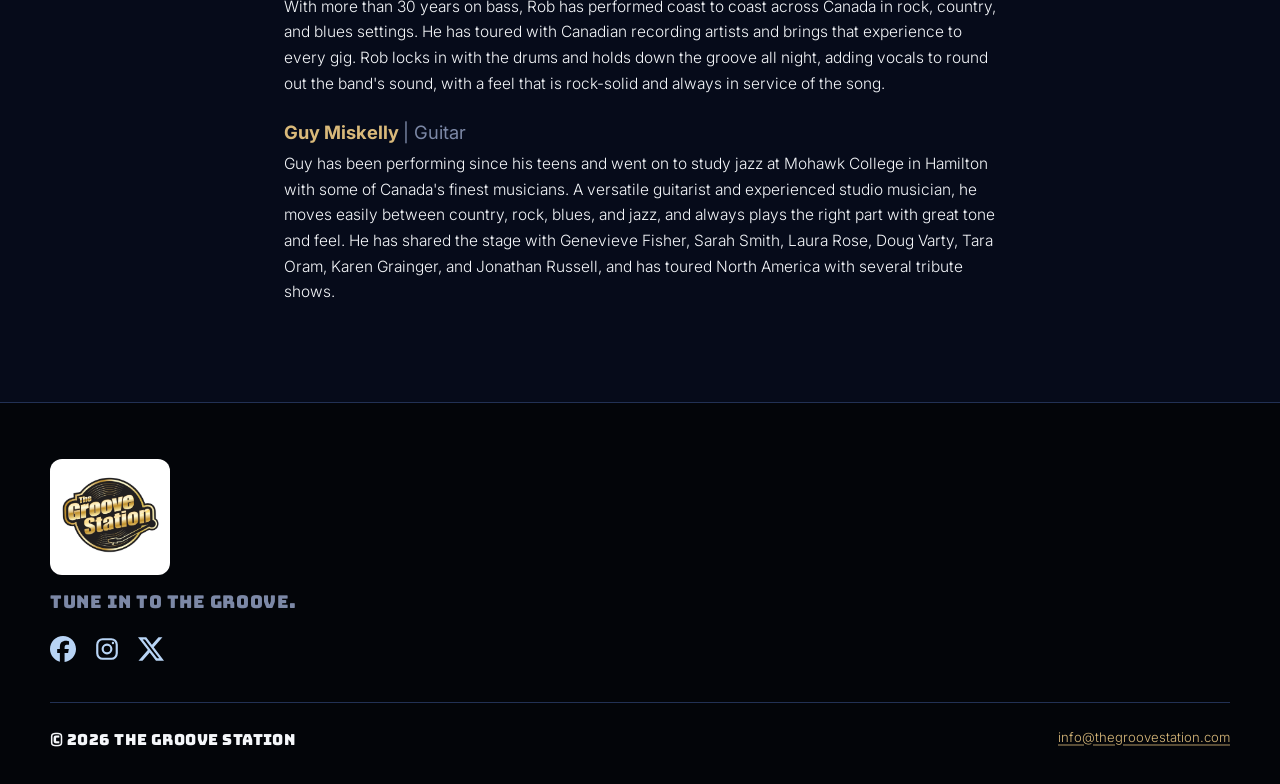
==== commit d3905e95: "Update band bios, homepage tagline, hero poster, and header background - Band page: replace bios/abo" ====
--- a/band/index.html
+++ b/band/index.html
@@ -4,7 +4,7 @@
 <meta charset="UTF-8">
 <meta name="viewport" content="width=device-width, initial-scale=1.0">
 <title>The Band — The Groove Station</title>
-<meta name="description" content="Meet The Groove Station.">
+<meta name="description" content="Meet The Groove Station: powerhouse vocals and a deep groove, playing pop, rock, blues and country across southwestern Ontario.">
 <link rel="stylesheet" href="/css/style.css">
 
 </head>
@@ -31,12 +31,24 @@
   </div>
 </div>
 <article class="prose">
-  <a href="/images/gs-wort.jpg" data-lightbox><img src="/images/gs-wort.jpg" alt="" style="margin-bottom:32px;cursor:zoom-in;"></a><p><strong>The Groove Station brings a unique blend of blues, rock and soul that will knock your socks off! Led by powerful vocals, the band provides a meaty groove that will keep your feet moving.</strong></p>
-<p><strong>Rebecca Janelle</strong> — Singer / Guitar — Rebecca grew up in a farm town outside of London, Ontario. Her parents bought her first guitar at age 14 and she was hooked. By the age of 20, she won first place at the BX 93 Country Roads contest, and soon after began touring with her own band "Rebecca and Kickin' Horse," producing her first album. She joined forces with her partner Rodney, a singer and guitar player with "The Prairie Dawgs," and together they amalgamated their bands and travelled throughout Canada performing Country and Rock. Rebecca has always had country roots, and her musical pursuit broadened to rock-and-blues by artists such as Susan Tedeschi and Bonnie Raitt. She's spent over 23+ years entertaining crowds with her love of music, pouring her heart and soul into every note.</p>
-<p><strong>Rodney Alexander</strong> — Guitar, Vocals — A multi-talented multi-instrumentalist and singer, Rodney cut his teeth fronting "The Prairie Dawgs" before joining forces with Rebecca, amalgamating their bands and touring Canada together. His playing and vocals move easily across blues, country, and rock, anchoring The Groove Station's sound with a steady, road-tested presence on every stage.</p>
-<p><strong>Ryan Van Acker</strong> — Drummer — Ryan started playing drums at an early age, taking lessons with London drum instructor Brian McHugh. He played in his first working band at 16, and has gone on to play with various blues, rock, and country artists including Jonathan Russell, The Joys, Elton Lammie, and Genevieve Fisher.</p>
-<p><strong>Rob Allen</strong> — Bass — Rob has been playing bass for over 30 years, performing coast to coast across Canada in rock, country, and blues settings. He's toured with Canadian recording artists along the way, and brings that road experience to every show — holding down the groove all night long.</p>
-<p><strong>Guy Miskelly</strong> — Guitar — Guy started playing guitar at an early age and it wasn't long before he was performing for audiences. During high school he played in several bands at talent shows and community events, then went on to study jazz at Mohawk College in Hamilton, Ontario with some of Canada's finest musicians. He performs with many different musical groups across Country, Rock, Blues, and Jazz, and has shared the stage with Genevieve Fisher, Sarah Smith, Laura Rose, Doug Varty, Tara Oram, Karen Grainger, and Jonathan Russell, as well as touring North America with several tribute shows.</p>
+  <a href="/images/gs-wort.jpg" data-lightbox><img src="/images/gs-wort.jpg" alt="" style="margin-bottom:32px;cursor:zoom-in;"></a>
+  <h3 style="font-size:1.4rem;">The Groove Station — <em>tune in to the groove</em></h3>
+  <p>The Groove Station is a high-energy live band that brings the best of rock, pop, blues, and country, from yesterday's classics to today's hits, to stages across southwestern Ontario. Since 2016, the band has been performing at corporate events, private functions, weddings, and live music venues. With two powerhouse lead vocalists and a rhythm section with a deep, in-the-pocket groove, The Groove Station delivers a show audiences love. Its seasoned players have decades of experience and know how to read a room and keep the dance floor full, whether it's a wedding reception, a company celebration, or a Saturday night at a favorite local venue.</p>
+
+  <h3>Rebecca Janelle <span style="color:var(--muted); font-weight:400;">| Vocals, Guitar</span></h3>
+  <p>Rebecca picked up her first guitar at 14 and was hooked from the start. She went on to tour with her own band and record her first album, and her career has taken her across Canada and onto countless stages. Her country roots run deep, and her sound has grown to embrace rock and blues, shaped by artists like Susan Tedeschi and Bonnie Raitt. With more than 23 years of entertaining crowds, Rebecca is the heart of The Groove Station. Her voice is powerful, soulful, and completely genuine, and she pours her energy and passion into every song. When she takes the stage, the room feels it.</p>
+
+  <h3>Rodney Alexander <span style="color:var(--muted); font-weight:400;">| Vocals, Guitar</span></h3>
+  <p>A gifted singer and multi-instrumentalist, Rodney brings a rich, expressive voice and effortless musicianship to The Groove Station. He moves naturally between blues, country, and rock, whether he's trading lead vocals, laying down guitar, or adding harmonies. Over the years he has played with artists including Michelle Wright, Marie Bottrel, John Landy, Stacey Zagers, and Runaway Angel, as well as blues and R&amp;B artists from Toronto and Hamilton, and he brings that road-tested experience to anchor the band's sound on every stage.</p>
+
+  <h3>Ryan Van Acker <span style="color:var(--muted); font-weight:400;">| Drums</span></h3>
+  <p>Ryan has been playing drums since a young age and was in his first working band at 16. Today he is known for his solid time, tasteful feel, and the deep pocket that gets people moving. He has backed a range of blues, rock, and country artists, including Jonathan Russell, The Joys, Elton Lammie, and Genevieve Fisher, and brings that professionalism to every show.</p>
+
+  <h3>Rob Allen <span style="color:var(--muted); font-weight:400;">| Bass, Vocals</span></h3>
+  <p>With more than 30 years on bass, Rob has performed coast to coast across Canada in rock, country, and blues settings. He has toured with Canadian recording artists and brings that experience to every gig. Rob locks in with the drums and holds down the groove all night, adding vocals to round out the band's sound, with a feel that is rock-solid and always in service of the song.</p>
+
+  <h3>Guy Miskelly <span style="color:var(--muted); font-weight:400;">| Guitar</span></h3>
+  <p>Guy has been performing since his teens and went on to study jazz at Mohawk College in Hamilton with some of Canada's finest musicians. A versatile guitarist and experienced studio musician, he moves easily between country, rock, blues, and jazz, and always plays the right part with great tone and feel. He has shared the stage with Genevieve Fisher, Sarah Smith, Laura Rose, Doug Varty, Tara Oram, Karen Grainger, and Jonathan Russell, and has toured North America with several tribute shows.</p>
 </article>
 
 </main>
--- a/css/style.css
+++ b/css/style.css
@@ -128,7 +128,7 @@
    ============================================================ */
 
 .site-header {
-  background: var(--stage-deep);
+  background: var(--stage-deep) url('/images/groove-station-header-bg-compact-2400.png') center center / cover no-repeat;
   border-bottom: 1px solid var(--hairline);
   position: sticky;
   top: 0;
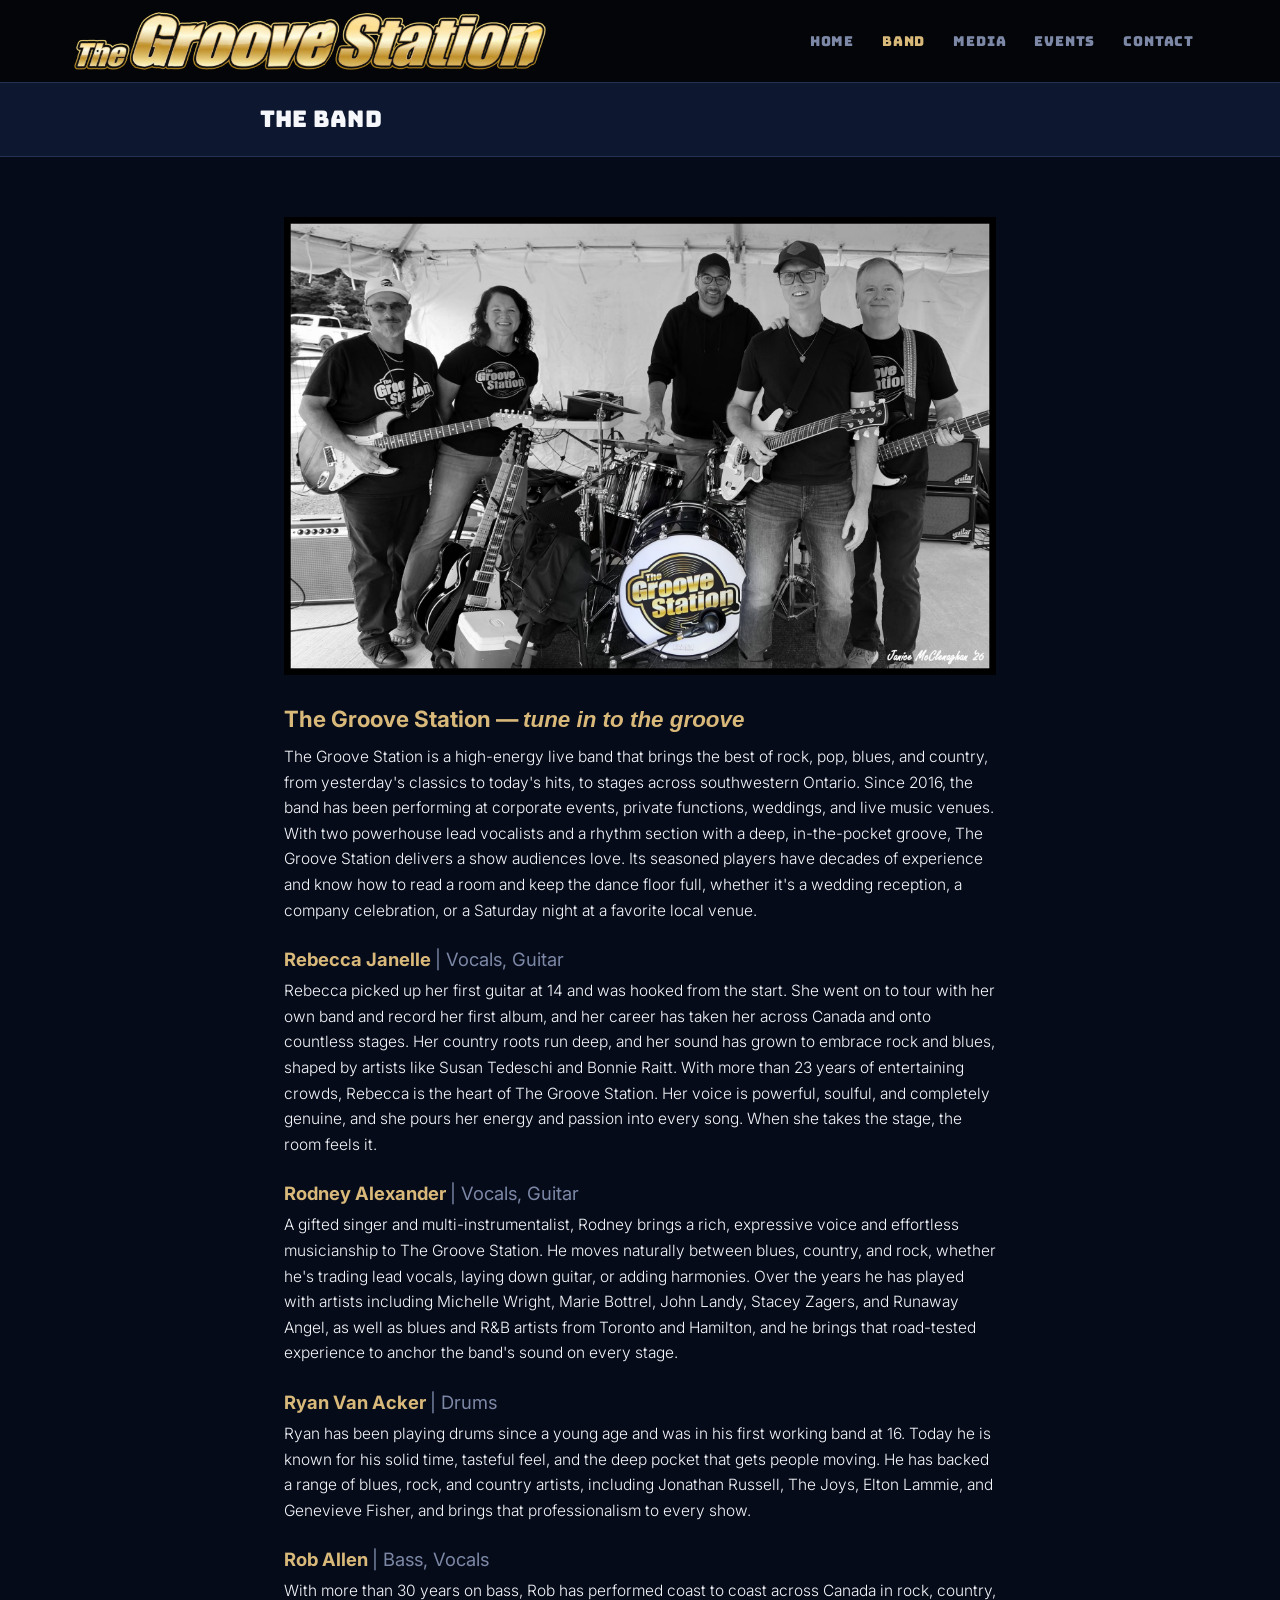
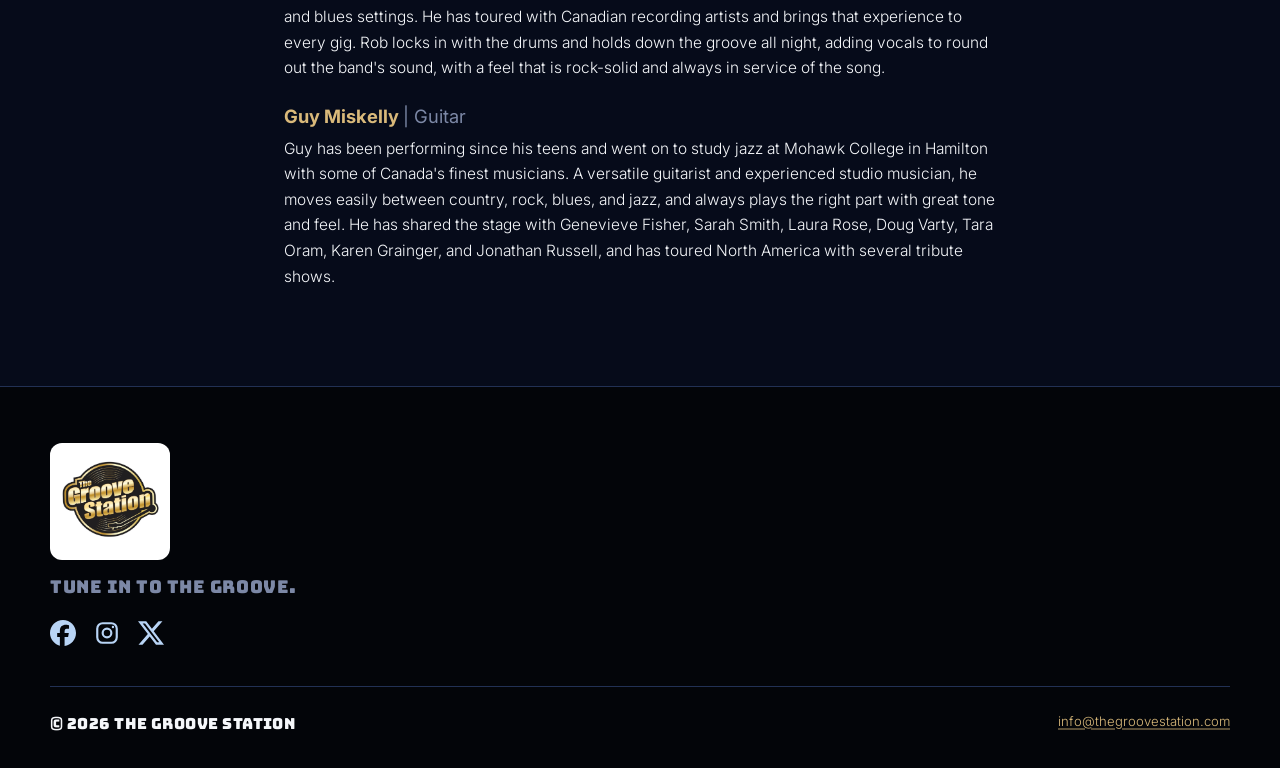
==== commit bda0f73d: "Add real logo header, resize header, compact section headers, new band photo - Header wordmark now u" ====
--- a/band/index.html
+++ b/band/index.html
@@ -12,7 +12,7 @@
 <a class="skip-link" href="#main">Skip to content</a>
 <header class="site-header">
   <div class="site-header__inner">
-    <a class="wordmark" href="/">The Groove <span class="accent">Station</span></a>
+    <a class="wordmark" href="/"><img src="/images/groove-station-title-header.png" alt="The Groove Station"></a>
     <button class="nav-toggle" aria-expanded="false" aria-controls="main-nav" onclick="document.getElementById('main-nav').classList.toggle('is-open'); this.setAttribute('aria-expanded', this.getAttribute('aria-expanded')==='true'?'false':'true');">Menu ☰</button>
     <nav class="main-nav" id="main-nav">
       <a href="/" class="">Home</a>
@@ -31,7 +31,7 @@
   </div>
 </div>
 <article class="prose">
-  <a href="/images/gs-wort.jpg" data-lightbox><img src="/images/gs-wort.jpg" alt="" style="margin-bottom:32px;cursor:zoom-in;"></a>
+  <a href="/images/gs-band-sept-2026-bw.jpg" data-lightbox><img src="/images/gs-band-sept-2026-bw.jpg" alt="The Groove Station" style="margin-bottom:32px;cursor:zoom-in;"></a>
   <h3 style="font-size:1.4rem;">The Groove Station — <em>tune in to the groove</em></h3>
   <p>The Groove Station is a high-energy live band that brings the best of rock, pop, blues, and country, from yesterday's classics to today's hits, to stages across southwestern Ontario. Since 2016, the band has been performing at corporate events, private functions, weddings, and live music venues. With two powerhouse lead vocalists and a rhythm section with a deep, in-the-pocket groove, The Groove Station delivers a show audiences love. Its seasoned players have decades of experience and know how to read a room and keep the dance floor full, whether it's a wedding reception, a company celebration, or a Saturday night at a favorite local venue.</p>
 
--- a/css/style.css
+++ b/css/style.css
@@ -128,7 +128,7 @@
    ============================================================ */
 
 .site-header {
-  background: var(--stage-deep) url('/images/groove-station-header-bg-compact-2400.png') center center / cover no-repeat;
+  background: var(--stage-deep);
   border-bottom: 1px solid var(--hairline);
   position: sticky;
   top: 0;
@@ -139,24 +139,25 @@
   display: flex;
   align-items: center;
   justify-content: space-between;
-  padding: 18px 24px;
+  padding: 12px 24px;
   max-width: var(--max-width);
   margin: 0 auto;
   gap: 16px;
 }
 
 .wordmark {
-  font-family: var(--font-display);
-  font-weight: 700;
-  font-size: 1.4rem;
-  text-transform: uppercase;
-  letter-spacing: 0.04em;
-  color: var(--paper);
+  display: block;
+  line-height: 0;
   text-decoration: none;
   white-space: nowrap;
-}
-.wordmark:hover { color: var(--paper); }
-.wordmark span.accent { color: var(--accent); }
+  transition: opacity 0.15s ease;
+}
+.wordmark:hover { opacity: 0.85; }
+.wordmark img { height: 58px; width: auto; display: block; }
+
+@media (max-width: 940px) {
+  .wordmark img { height: 46px; }
+}
 
 .main-nav { display: flex; gap: 4px; flex-wrap: wrap; align-items: center; }
 .main-nav a {
@@ -184,7 +185,7 @@
   cursor: pointer;
 }
 
-@media (max-width: 860px) {
+@media (max-width: 940px) {
   .nav-toggle { display: inline-block; }
   .main-nav { display: none; flex-direction: column; align-items: stretch; width: 100%; padding: 8px 0 4px; }
   .main-nav.is-open { display: flex; }
@@ -243,7 +244,8 @@
 }
 
 .hero h1 {
-  font-size: clamp(2.6rem, 8vw, 5.6rem);
+  font-size: clamp(1.82rem, 5.6vw, 3.92rem);
+  color: var(--accent);
   margin-bottom: 14px;
   text-shadow: 0 4px 30px rgba(0,0,0,0.6);
 }
@@ -254,6 +256,7 @@
   color: var(--paper);
   margin-bottom: 32px;
 }
+.hero p.lede .gold { color: var(--accent); font-weight: 700; }
 
 .hero__cta { display: flex; gap: 14px; flex-wrap: wrap; }
 
@@ -394,6 +397,7 @@
 .section__header h2 { font-size: 2rem; margin: 0; }
 .section__header--sub { border-bottom-width: 2px; }
 .section__header--sub h2 { font-size: 1rem; }
+.section__header--compact h2 { font-size: clamp(0.92rem, 2.1vw, 1.43rem); }
 .section[hidden] { display: none; }
 .section__header .see-all {
   font-family: var(--font-display); font-weight: 500; text-transform: uppercase;
@@ -498,13 +502,13 @@
    Page content (project / page template)
    ============================================================ */
 
-.page-header { background: var(--stage-raised); border-bottom: 1px solid var(--hairline); padding: 34px 24px 26px; }
+.page-header { background: var(--stage-raised); border-bottom: 1px solid var(--hairline); padding: 24px 24px 18px; }
 .page-header__inner { max-width: 760px; margin: 0 auto; }
 .page-header .eyebrow {
   font-family: var(--font-display); font-weight: 600; text-transform: uppercase;
-  letter-spacing: 0.14em; font-size: 0.8rem; color: var(--accent); display: block; margin-bottom: 10px;
-}
-.page-header h1 { font-size: clamp(1.32rem, 3vw, 2.04rem); margin-bottom: 8px; }
+  letter-spacing: 0.14em; font-size: 0.8rem; color: var(--accent); display: block; margin-bottom: 7px;
+}
+.page-header h1 { font-size: clamp(0.92rem, 2.1vw, 1.43rem); margin-bottom: 6px; }
 .page-header .meta { color: var(--muted); font-size: 0.95rem; }
 
 .prose { max-width: 760px; margin: 0 auto; padding: 52px 24px 80px; }
